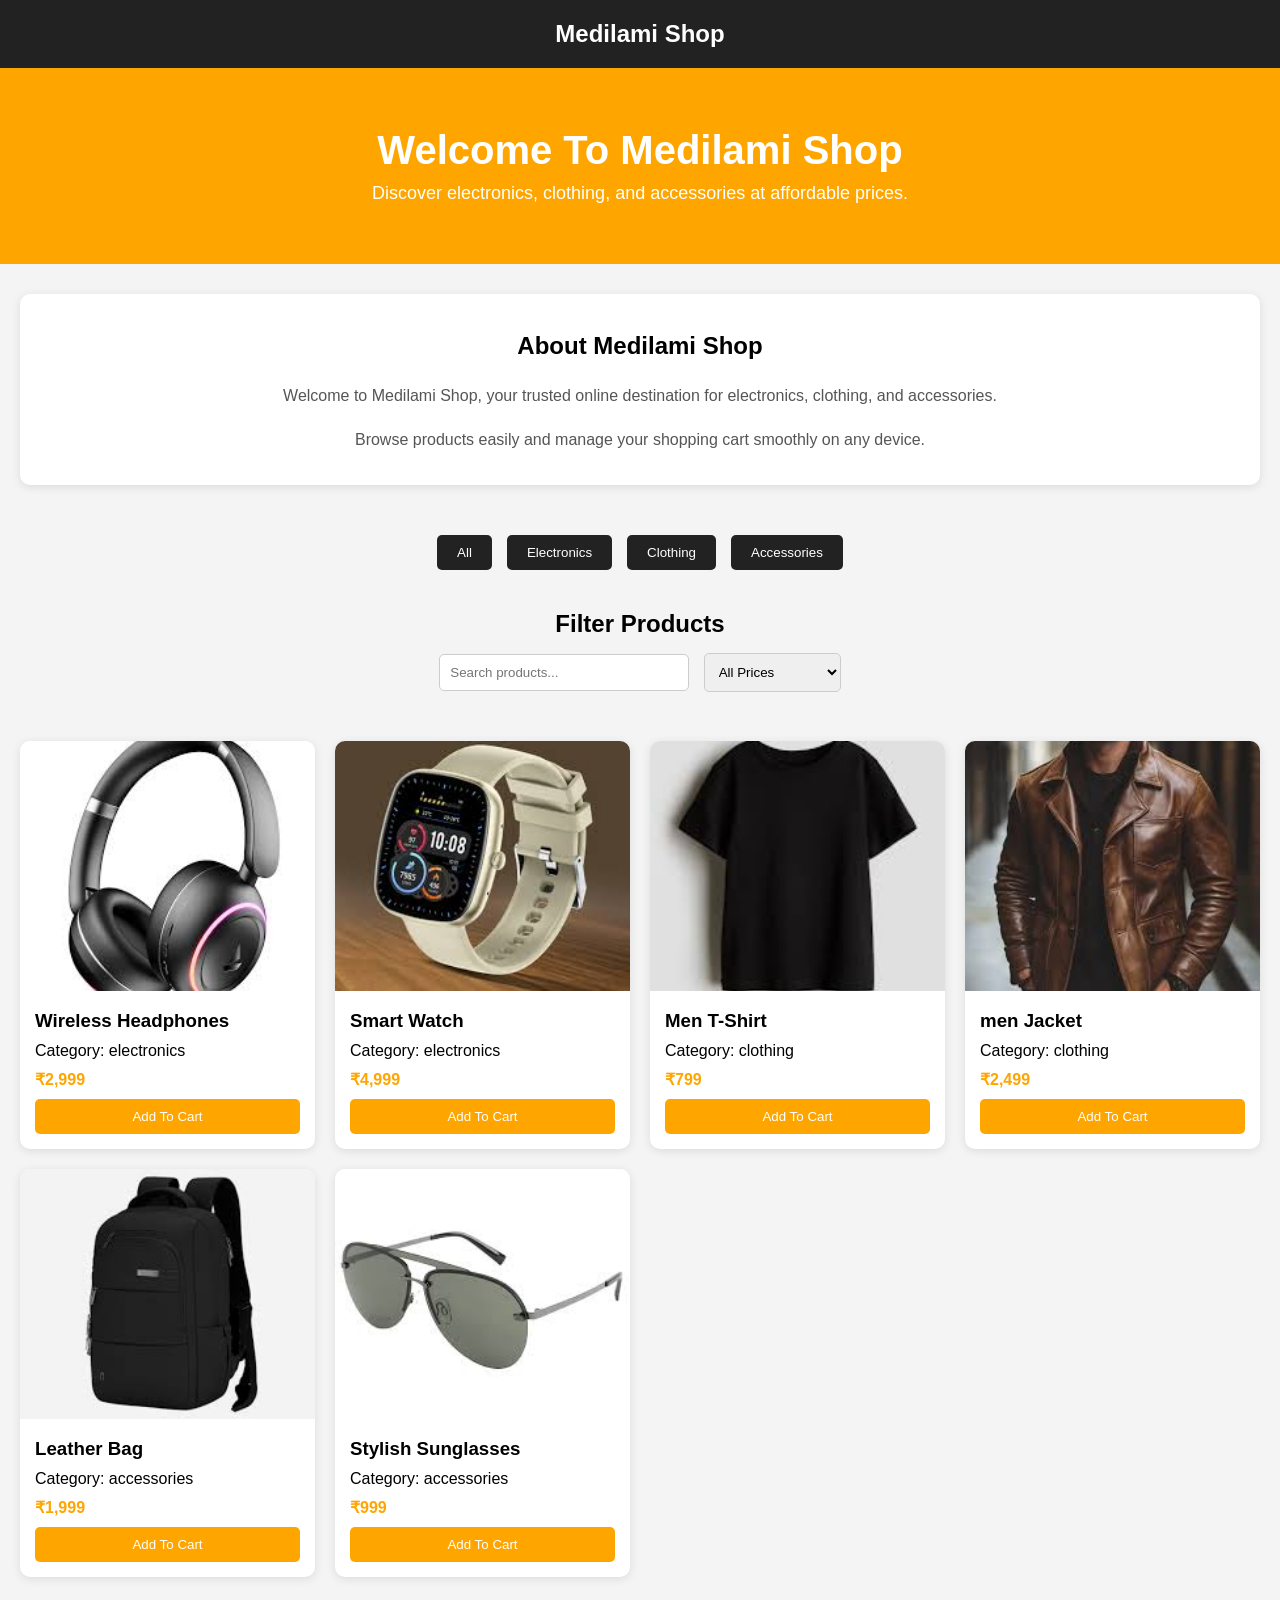
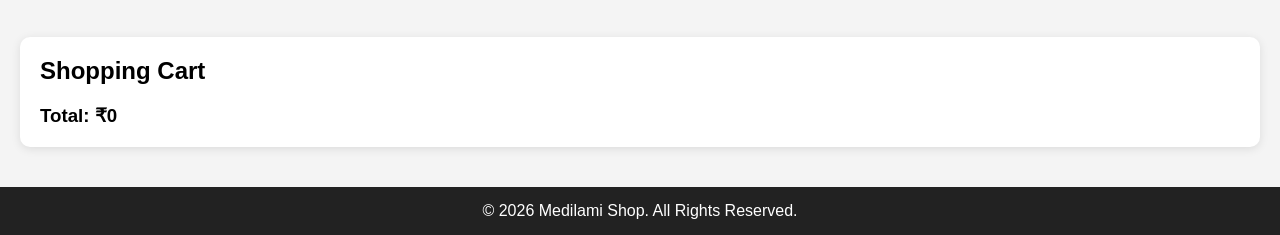
==== index.html @ ef4d0dd9 "Initial ecommerce project" ====
<!DOCTYPE html>
<html lang="en">

<head>

          <meta charset="UTF-8">

          <meta name="viewport" content="width=device-width, initial-scale=1.0">

          <title>Medilami Shop</title>

          <link rel="stylesheet" href="style.css">

</head>

<body>


          <!-- NAVBAR -->

          <header>

                    <nav class="navbar">

                              <h1>Medilami Shop</h1>

                    </nav>

          </header>



          <!-- HERO SECTION -->

          <section class="hero">

                    <h2>Welcome To Medilami Shop</h2>

                    <p>
                              Discover electronics, clothing, and accessories
                              at affordable prices.
                    </p>

          </section>



          <!-- ABOUT SECTION -->

          <section class="about">

                    <h2>About Medilami Shop</h2>

                    <p>
                              Welcome to Medilami Shop, your trusted online
                              destination for electronics, clothing, and
                              accessories.
                    </p>

                    <p>
                              Browse products easily and manage your shopping
                              cart smoothly on any device.
                    </p>

          </section>



          <!-- CATEGORY SECTION -->

          <section class="categories">

                    <button class="category-btn" data-category="all">

                              All

                    </button>


                    <button class="category-btn" data-category="electronics">

                              Electronics

                    </button>


                    <button class="category-btn" data-category="clothing">

                              Clothing

                    </button>


                    <button class="category-btn" data-category="accessories">

                              Accessories

                    </button>

          </section>



          <!-- FILTER SECTION -->

          <section class="filters">

                    <h2>Filter Products</h2>


                    <input type="text" id="searchInput" placeholder="Search products...">


                    <select id="priceFilter">

                              <option value="all">
                                        All Prices
                              </option>

                              <option value="0-1000">
                                        Below ₹1000
                              </option>

                              <option value="1001-5000">
                                        ₹1001 - ₹5000
                              </option>

                              <option value="5001-20000">
                                        ₹5001 - ₹20000
                              </option>

                    </select>

          </section>



          <!-- PRODUCTS SECTION -->

          <section class="products">

                    <div id="productGrid" class="product-grid">

                    </div>

          </section>



          <!-- CART SECTION -->

          <section class="cart-section">

                    <h2>Shopping Cart</h2>

                    <div id="cartItems"></div>

                    <h3 id="cartTotal">
                              Total: ₹0
                    </h3>

          </section>



          <!-- PRODUCT MODAL -->

          <div class="modal" id="productModal">

                    <div class="modal-content">

                              <span class="close-btn" id="closeModal">

                                        &times;

                              </span>


                              <img id="modalImage" src="" alt="">


                              <h2 id="modalTitle"></h2>

                              <p id="modalCategory"></p>

                              <p id="modalPrice"></p>

                    </div>

          </div>



          <!-- FOOTER -->

          <footer>

                    <p>
                              © 2026 Medilami Shop. All Rights Reserved.
                    </p>

          </footer>



          <script src="script.js"></script>

</body>

</html>
---- style.css ----
* {

          margin: 0;

          padding: 0;

          box-sizing: border-box;

          font-family: Arial, sans-serif;

}


body {

          background-color: #f4f4f4;

}



/* NAVBAR */

.navbar {

          background-color: #222;

          color: white;

          padding: 20px;

          text-align: center;

}



/* HERO SECTION */

.hero {

          background-color: orange;

          color: white;

          text-align: center;

          padding: 60px 20px;

}

.hero h2 {

          margin-bottom: 10px;

          font-size: 40px;

}

.hero p {

          font-size: 18px;

}



/* ABOUT SECTION */

.about {

          background-color: white;

          margin: 30px 20px;

          padding: 30px;

          border-radius: 10px;

          box-shadow: 0 2px 10px rgba(0, 0, 0, 0.1);

          text-align: center;

          line-height: 1.8;

}

.about h2 {

          margin-bottom: 15px;

}

.about p {

          margin-top: 15px;

          color: #555;

}



/* CATEGORY SECTION */

.categories {

          display: flex;

          justify-content: center;

          align-items: center;

          gap: 15px;

          flex-wrap: wrap;

          padding: 20px;

}


.category-btn {

          padding: 10px 20px;

          border: none;

          background-color: #222;

          color: white;

          border-radius: 5px;

          cursor: pointer;

          transition: 0.3s;

}

.category-btn:hover {

          background-color: orange;

}



/* FILTER SECTION */

.filters {

          text-align: center;

          margin: 20px;

}

.filters h2 {

          margin-bottom: 15px;

}


#searchInput {

          padding: 10px;

          width: 250px;

          border: 1px solid #ccc;

          border-radius: 5px;

          margin-right: 10px;

          margin-bottom: 10px;

}


#priceFilter {

          padding: 10px;

          border-radius: 5px;

          border: 1px solid #ccc;

}



/* PRODUCTS SECTION */

.products {

          padding: 20px;

}


.product-grid {

          display: grid;

          grid-template-columns: repeat(auto-fit, minmax(250px, 1fr));

          gap: 20px;

}


.product-card {

          background-color: white;

          border-radius: 10px;

          overflow: hidden;

          box-shadow: 0 2px 10px rgba(0, 0, 0, 0.1);

          transition: 0.3s;

          cursor: pointer;

}

.product-card:hover {

          transform: translateY(-5px);

}


.product-card img {

          width: 100%;

          height: 250px;

          object-fit: cover;

}


.product-info {

          padding: 15px;

}


.product-info h3 {

          margin-bottom: 10px;

}


.price {

          color: orange;

          font-weight: bold;

          margin-top: 10px;

}



/* ADD TO CART BUTTON */

.add-to-cart-btn {

          width: 100%;

          padding: 10px;

          margin-top: 10px;

          border: none;

          background-color: orange;

          color: white;

          border-radius: 5px;

          cursor: pointer;

          transition: 0.3s;

}

.add-to-cart-btn:hover {

          background-color: #e68900;

}



/* CART SECTION */

.cart-section {

          background-color: white;

          margin: 40px 20px;

          padding: 20px;

          border-radius: 10px;

          box-shadow: 0 2px 10px rgba(0, 0, 0, 0.1);

}


.cart-section h2 {

          margin-bottom: 20px;

}


.cart-item {

          display: flex;

          justify-content: space-between;

          align-items: center;

          padding: 10px 0;

          border-bottom: 1px solid #ddd;

}



/* REMOVE BUTTON */

.remove-btn {

          padding: 6px 12px;

          border: none;

          background-color: crimson;

          color: white;

          border-radius: 5px;

          cursor: pointer;

          transition: 0.3s;

}

.remove-btn:hover {

          opacity: 0.8;

}



/* PRODUCT MODAL */

.modal {

          display: none;

          position: fixed;

          z-index: 1000;

          left: 0;

          top: 0;

          width: 100%;

          height: 100%;

          background-color: rgba(0, 0, 0, 0.7);

}


.modal-content {

          background-color: white;

          width: 90%;

          max-width: 500px;

          margin: 80px auto;

          padding: 20px;

          border-radius: 10px;

          text-align: center;

          position: relative;

}


.modal-content img {

          width: 100%;

          height: 300px;

          object-fit: cover;

          border-radius: 10px;

          margin-bottom: 15px;

}


.close-btn {

          position: absolute;

          top: 10px;

          right: 20px;

          font-size: 30px;

          cursor: pointer;

}



/* FOOTER */

footer {

          background-color: #222;

          color: white;

          text-align: center;

          padding: 15px;

          margin-top: 30px;

}



/* RESPONSIVE DESIGN */

@media (max-width: 768px) {

          .hero h2 {

                    font-size: 28px;

          }


          .hero p {

                    font-size: 16px;

          }


          #searchInput {

                    width: 100%;

                    margin-bottom: 15px;

          }


          #priceFilter {

                    width: 100%;

          }


          .product-card img {

                    height: 200px;

          }


          .cart-item {

                    flex-direction: column;

                    gap: 10px;

                    align-items: flex-start;

          }       }
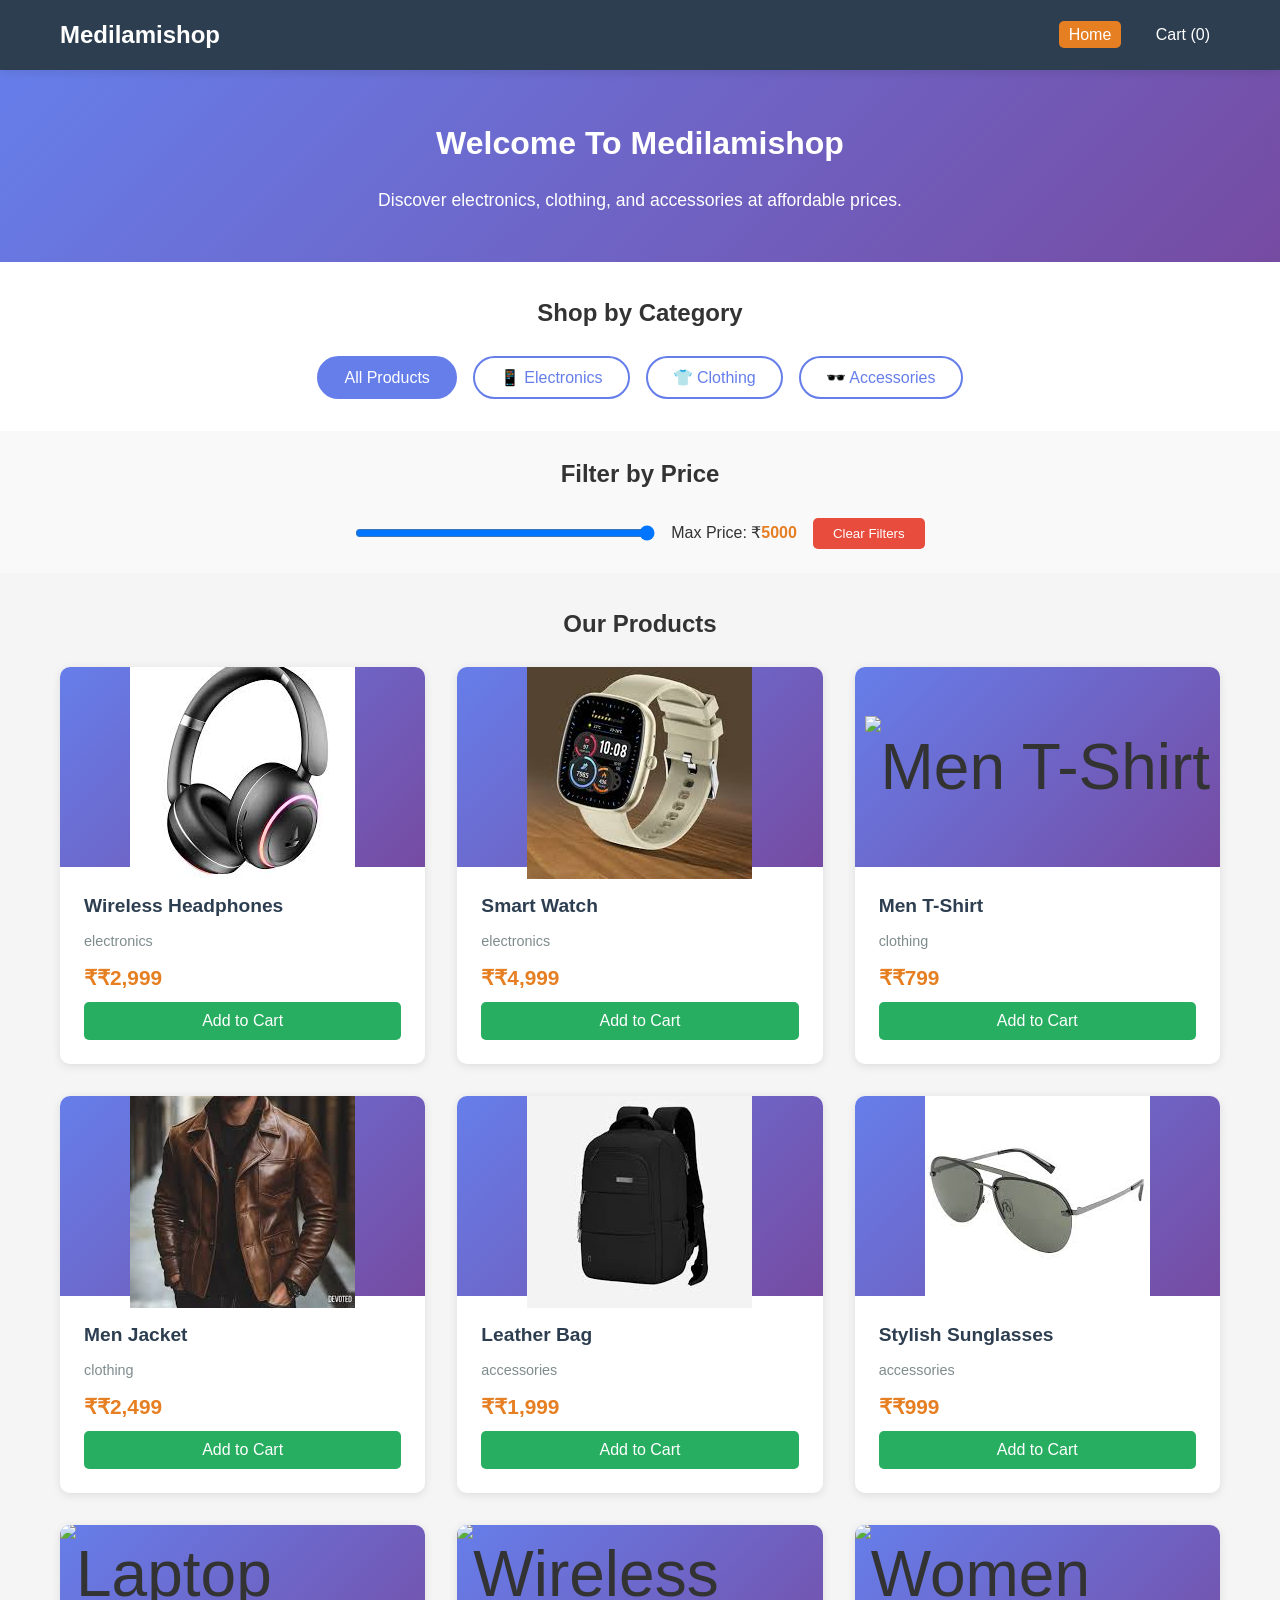
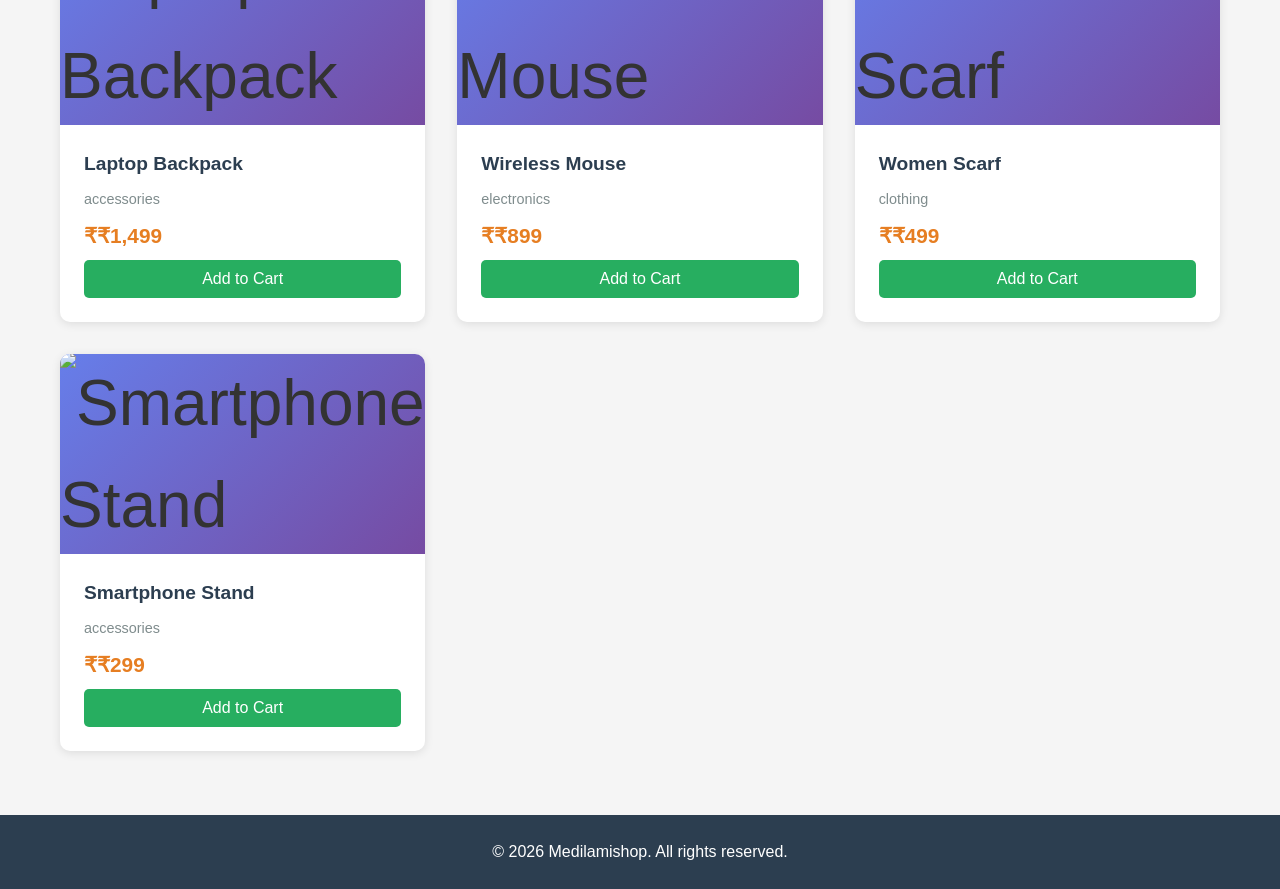
==== commit 4297b570: "Add files via upload" ====
--- a/index.html
+++ b/index.html
@@ -1,210 +1,78 @@
-<!DOCTYPE html>
-<html lang="en">
-
-<head>
-
-          <meta charset="UTF-8">
-
-          <meta name="viewport" content="width=device-width, initial-scale=1.0">
-
-          <title>Medilami Shop</title>
-
-          <link rel="stylesheet" href="style.css">
-
-</head>
-
-<body>
-
-
-          <!-- NAVBAR -->
-
-          <header>
-
-                    <nav class="navbar">
-
-                              <h1>Medilami Shop</h1>
-
-                    </nav>
-
-          </header>
-
-
-
-          <!-- HERO SECTION -->
-
-          <section class="hero">
-
-                    <h2>Welcome To Medilami Shop</h2>
-
-                    <p>
-                              Discover electronics, clothing, and accessories
-                              at affordable prices.
-                    </p>
-
-          </section>
-
-
-
-          <!-- ABOUT SECTION -->
-
-          <section class="about">
-
-                    <h2>About Medilami Shop</h2>
-
-                    <p>
-                              Welcome to Medilami Shop, your trusted online
-                              destination for electronics, clothing, and
-                              accessories.
-                    </p>
-
-                    <p>
-                              Browse products easily and manage your shopping
-                              cart smoothly on any device.
-                    </p>
-
-          </section>
-
-
-
-          <!-- CATEGORY SECTION -->
-
-          <section class="categories">
-
-                    <button class="category-btn" data-category="all">
-
-                              All
-
-                    </button>
-
-
-                    <button class="category-btn" data-category="electronics">
-
-                              Electronics
-
-                    </button>
-
-
-                    <button class="category-btn" data-category="clothing">
-
-                              Clothing
-
-                    </button>
-
-
-                    <button class="category-btn" data-category="accessories">
-
-                              Accessories
-
-                    </button>
-
-          </section>
-
-
-
-          <!-- FILTER SECTION -->
-
-          <section class="filters">
-
-                    <h2>Filter Products</h2>
-
-
-                    <input type="text" id="searchInput" placeholder="Search products...">
-
-
-                    <select id="priceFilter">
-
-                              <option value="all">
-                                        All Prices
-                              </option>
-
-                              <option value="0-1000">
-                                        Below ₹1000
-                              </option>
-
-                              <option value="1001-5000">
-                                        ₹1001 - ₹5000
-                              </option>
-
-                              <option value="5001-20000">
-                                        ₹5001 - ₹20000
-                              </option>
-
-                    </select>
-
-          </section>
-
-
-
-          <!-- PRODUCTS SECTION -->
-
-          <section class="products">
-
-                    <div id="productGrid" class="product-grid">
-
-                    </div>
-
-          </section>
-
-
-
-          <!-- CART SECTION -->
-
-          <section class="cart-section">
-
-                    <h2>Shopping Cart</h2>
-
-                    <div id="cartItems"></div>
-
-                    <h3 id="cartTotal">
-                              Total: ₹0
-                    </h3>
-
-          </section>
-
-
-
-          <!-- PRODUCT MODAL -->
-
-          <div class="modal" id="productModal">
-
-                    <div class="modal-content">
-
-                              <span class="close-btn" id="closeModal">
-
-                                        &times;
-
-                              </span>
-
-
-                              <img id="modalImage" src="" alt="">
-
-
-                              <h2 id="modalTitle"></h2>
-
-                              <p id="modalCategory"></p>
-
-                              <p id="modalPrice"></p>
-
-                    </div>
-
-          </div>
-
-
-
-          <!-- FOOTER -->
-
-          <footer>
-
-                    <p>
-                              © 2026 Medilami Shop. All Rights Reserved.
-                    </p>
-
-          </footer>
-
-
-
-          <script src="script.js"></script>
-
-</body>
-
+<!DOCTYPE html>
+<html lang="en">
+
+<head>
+          <meta charset="UTF-8">
+          <meta name="viewport" content="width=device-width, initial-scale=1.0">
+          <title>Medilamishop - Your Online Store</title>
+          <link rel="stylesheet" href="style.css">
+</head>
+
+<body>
+          <!-- Header / Navigation -->
+          <header>
+                    <div class="container">
+                              <div class="logo">
+                                        <h1> Medilamishop </h1>
+                              </div>
+                              <nav>
+                                        <a href="index.html" class="active">Home</a>
+                                        <a href="cart.html">Cart (<span id="cart-count">0</span>)</a>
+                              </nav>
+                    </div>
+          </header>
+
+          <!-- Hero Section -->
+          <section class="hero">
+                    <div class="container">
+                              <h2>Welcome To Medilamishop</h2>
+                              <p>Discover electronics, clothing, and accessories at affordable prices.</p>
+                    </div>
+          </section>
+
+          <!-- Categories Section -->
+          <section class="categories">
+                    <div class="container">
+                              <h3>Shop by Category</h3>
+                              <div class="category-buttons">
+                                        <button class="cat-btn active" data-category="all">All Products</button>
+                                        <button class="cat-btn" data-category="electronics">📱 Electronics</button>
+                                        <button class="cat-btn" data-category="clothing">👕 Clothing</button>
+                                        <button class="cat-btn" data-category="accessories">🕶️ Accessories</button>
+                              </div>
+                    </div>
+          </section>
+
+          <!-- Filter Section -->
+          <section class="filters">
+                    <div class="container">
+                              <h3>Filter by Price</h3>
+                              <div class="filter-controls">
+                                        <input type="range" id="price-range" min="0" max="5000" value="5000">
+                                        <span>Max Price: ₹<span id="price-value">5000</span></span>
+                                        <button id="clear-filters" class="clear-btn">Clear Filters</button>
+                              </div>
+                    </div>
+          </section>
+
+          <!-- Products Grid -->
+          <section class="products">
+                    <div class="container">
+                              <h3>Our Products</h3>
+                              <div id="products-grid" class="products-grid">
+                                        <!-- Products will be loaded here by JavaScript -->
+                              </div>
+                    </div>
+          </section>
+
+          <!-- Footer -->
+          <footer>
+                    <div class="container">
+                              <p>&copy; 2026 Medilamishop. All rights reserved.</p>
+                    </div>
+          </footer>
+
+          <script src="script.js"></script>
+</body>
+
 </html>
--- a/style.css
+++ b/style.css
@@ -1,517 +1,302 @@
-* {
-
-          margin: 0;
-
-          padding: 0;
-
-          box-sizing: border-box;
-
-          font-family: Arial, sans-serif;
-
-}
-
-
-body {
-
-          background-color: #f4f4f4;
-
-}
-
-
-
-/* NAVBAR */
-
-.navbar {
-
-          background-color: #222;
-
-          color: white;
-
-          padding: 20px;
-
-          text-align: center;
-
-}
-
-
-
-/* HERO SECTION */
-
-.hero {
-
-          background-color: orange;
-
-          color: white;
-
-          text-align: center;
-
-          padding: 60px 20px;
-
-}
-
-.hero h2 {
-
-          margin-bottom: 10px;
-
-          font-size: 40px;
-
-}
-
-.hero p {
-
-          font-size: 18px;
-
-}
-
-
-
-/* ABOUT SECTION */
-
-.about {
-
-          background-color: white;
-
-          margin: 30px 20px;
-
-          padding: 30px;
-
-          border-radius: 10px;
-
-          box-shadow: 0 2px 10px rgba(0, 0, 0, 0.1);
-
-          text-align: center;
-
-          line-height: 1.8;
-
-}
-
-.about h2 {
-
-          margin-bottom: 15px;
-
-}
-
-.about p {
-
-          margin-top: 15px;
-
-          color: #555;
-
-}
-
-
-
-/* CATEGORY SECTION */
-
-.categories {
-
-          display: flex;
-
-          justify-content: center;
-
-          align-items: center;
-
-          gap: 15px;
-
-          flex-wrap: wrap;
-
-          padding: 20px;
-
-}
-
-
-.category-btn {
-
-          padding: 10px 20px;
-
-          border: none;
-
-          background-color: #222;
-
-          color: white;
-
-          border-radius: 5px;
-
-          cursor: pointer;
-
-          transition: 0.3s;
-
-}
-
-.category-btn:hover {
-
-          background-color: orange;
-
-}
-
-
-
-/* FILTER SECTION */
-
-.filters {
-
-          text-align: center;
-
-          margin: 20px;
-
-}
-
-.filters h2 {
-
-          margin-bottom: 15px;
-
-}
-
-
-#searchInput {
-
-          padding: 10px;
-
-          width: 250px;
-
-          border: 1px solid #ccc;
-
-          border-radius: 5px;
-
-          margin-right: 10px;
-
-          margin-bottom: 10px;
-
-}
-
-
-#priceFilter {
-
-          padding: 10px;
-
-          border-radius: 5px;
-
-          border: 1px solid #ccc;
-
-}
-
-
-
-/* PRODUCTS SECTION */
-
-.products {
-
-          padding: 20px;
-
-}
-
-
-.product-grid {
-
-          display: grid;
-
-          grid-template-columns: repeat(auto-fit, minmax(250px, 1fr));
-
-          gap: 20px;
-
-}
-
-
-.product-card {
-
-          background-color: white;
-
-          border-radius: 10px;
-
-          overflow: hidden;
-
-          box-shadow: 0 2px 10px rgba(0, 0, 0, 0.1);
-
-          transition: 0.3s;
-
-          cursor: pointer;
-
-}
-
-.product-card:hover {
-
-          transform: translateY(-5px);
-
-}
-
-
-.product-card img {
-
-          width: 100%;
-
-          height: 250px;
-
-          object-fit: cover;
-
-}
-
-
-.product-info {
-
-          padding: 15px;
-
-}
-
-
-.product-info h3 {
-
-          margin-bottom: 10px;
-
-}
-
-
-.price {
-
-          color: orange;
-
-          font-weight: bold;
-
-          margin-top: 10px;
-
-}
-
-
-
-/* ADD TO CART BUTTON */
-
-.add-to-cart-btn {
-
-          width: 100%;
-
-          padding: 10px;
-
-          margin-top: 10px;
-
-          border: none;
-
-          background-color: orange;
-
-          color: white;
-
-          border-radius: 5px;
-
-          cursor: pointer;
-
-          transition: 0.3s;
-
-}
-
-.add-to-cart-btn:hover {
-
-          background-color: #e68900;
-
-}
-
-
-
-/* CART SECTION */
-
-.cart-section {
-
-          background-color: white;
-
-          margin: 40px 20px;
-
-          padding: 20px;
-
-          border-radius: 10px;
-
-          box-shadow: 0 2px 10px rgba(0, 0, 0, 0.1);
-
-}
-
-
-.cart-section h2 {
-
-          margin-bottom: 20px;
-
-}
-
-
-.cart-item {
-
-          display: flex;
-
-          justify-content: space-between;
-
-          align-items: center;
-
-          padding: 10px 0;
-
-          border-bottom: 1px solid #ddd;
-
-}
-
-
-
-/* REMOVE BUTTON */
-
-.remove-btn {
-
-          padding: 6px 12px;
-
-          border: none;
-
-          background-color: crimson;
-
-          color: white;
-
-          border-radius: 5px;
-
-          cursor: pointer;
-
-          transition: 0.3s;
-
-}
-
-.remove-btn:hover {
-
-          opacity: 0.8;
-
-}
-
-
-
-/* PRODUCT MODAL */
-
-.modal {
-
-          display: none;
-
-          position: fixed;
-
-          z-index: 1000;
-
-          left: 0;
-
-          top: 0;
-
-          width: 100%;
-
-          height: 100%;
-
-          background-color: rgba(0, 0, 0, 0.7);
-
-}
-
-
-.modal-content {
-
-          background-color: white;
-
-          width: 90%;
-
-          max-width: 500px;
-
-          margin: 80px auto;
-
-          padding: 20px;
-
-          border-radius: 10px;
-
-          text-align: center;
-
-          position: relative;
-
-}
-
-
-.modal-content img {
-
-          width: 100%;
-
-          height: 300px;
-
-          object-fit: cover;
-
-          border-radius: 10px;
-
-          margin-bottom: 15px;
-
-}
-
-
-.close-btn {
-
-          position: absolute;
-
-          top: 10px;
-
-          right: 20px;
-
-          font-size: 30px;
-
-          cursor: pointer;
-
-}
-
-
-
-/* FOOTER */
-
-footer {
-
-          background-color: #222;
-
-          color: white;
-
-          text-align: center;
-
-          padding: 15px;
-
-          margin-top: 30px;
-
-}
-
-
-
-/* RESPONSIVE DESIGN */
-
-@media (max-width: 768px) {
-
-          .hero h2 {
-
-                    font-size: 28px;
-
-          }
-
-
-          .hero p {
-
-                    font-size: 16px;
-
-          }
-
-
-          #searchInput {
-
-                    width: 100%;
-
-                    margin-bottom: 15px;
-
-          }
-
-
-          #priceFilter {
-
-                    width: 100%;
-
-          }
-
-
-          .product-card img {
-
-                    height: 200px;
-
-          }
-
-
-          .cart-item {
-
-                    flex-direction: column;
-
-                    gap: 10px;
-
-                    align-items: flex-start;
-
-          }       }+/* Reset and Base Styles */
+* {
+          margin: 0;
+          padding: 0;
+          box-sizing: border-box;
+}
+
+body {
+          font-family: 'Segoe UI', Tahoma, Geneva, Verdana, sans-serif;
+          line-height: 1.6;
+          color: #333;
+          background-color: #f5f5f5;
+}
+
+.container {
+          max-width: 1200px;
+          margin: 0 auto;
+          padding: 0 20px;
+}
+
+/* Header Styles */
+header {
+          background-color: #2c3e50;
+          color: white;
+          padding: 1rem 0;
+          position: sticky;
+          top: 0;
+          z-index: 100;
+          box-shadow: 0 2px 10px rgba(0, 0, 0, 0.1);
+}
+
+header .container {
+          display: flex;
+          justify-content: space-between;
+          align-items: center;
+          flex-wrap: wrap;
+}
+
+.logo h1 {
+          font-size: 1.5rem;
+}
+
+nav a {
+          color: white;
+          text-decoration: none;
+          margin-left: 20px;
+          padding: 5px 10px;
+          border-radius: 5px;
+          transition: background-color 0.3s;
+}
+
+nav a:hover,
+nav a.active {
+          background-color: #e67e22;
+}
+
+/* Hero Section */
+.hero {
+          background: linear-gradient(135deg, #667eea 0%, #764ba2 100%);
+          color: white;
+          text-align: center;
+          padding: 3rem 0;
+}
+
+.hero h2 {
+          font-size: 2rem;
+          margin-bottom: 1rem;
+}
+
+.hero p {
+          font-size: 1.1rem;
+}
+
+/* Categories Section */
+.categories {
+          padding: 2rem 0;
+          background-color: white;
+}
+
+.categories h3,
+.filters h3,
+.products h3 {
+          text-align: center;
+          margin-bottom: 1.5rem;
+          font-size: 1.5rem;
+}
+
+.category-buttons {
+          display: flex;
+          justify-content: center;
+          gap: 1rem;
+          flex-wrap: wrap;
+}
+
+.cat-btn {
+          padding: 10px 25px;
+          border: 2px solid #667eea;
+          background: white;
+          color: #667eea;
+          border-radius: 25px;
+          cursor: pointer;
+          font-size: 1rem;
+          transition: all 0.3s;
+}
+
+.cat-btn:hover {
+          background: #667eea;
+          color: white;
+          transform: translateY(-2px);
+}
+
+.cat-btn.active {
+          background: #667eea;
+          color: white;
+}
+
+/* Filters Section */
+.filters {
+          padding: 1.5rem 0;
+          background-color: #f9f9f9;
+}
+
+.filter-controls {
+          display: flex;
+          justify-content: center;
+          align-items: center;
+          gap: 1rem;
+          flex-wrap: wrap;
+}
+
+#price-range {
+          width: 300px;
+          cursor: pointer;
+}
+
+#price-value {
+          font-weight: bold;
+          color: #e67e22;
+}
+
+.clear-btn {
+          padding: 8px 20px;
+          background: #e74c3c;
+          color: white;
+          border: none;
+          border-radius: 5px;
+          cursor: pointer;
+          transition: background 0.3s;
+}
+
+.clear-btn:hover {
+          background: #c0392b;
+}
+
+/* Products Grid */
+.products {
+          padding: 2rem 0;
+}
+
+.products-grid {
+          display: grid;
+          grid-template-columns: repeat(auto-fill, minmax(280px, 1fr));
+          gap: 2rem;
+          margin-top: 1rem;
+}
+
+/* Product Card */
+.product-card {
+          background: white;
+          border-radius: 10px;
+          overflow: hidden;
+          box-shadow: 0 2px 10px rgba(0, 0, 0, 0.1);
+          transition: transform 0.3s, box-shadow 0.3s;
+          cursor: pointer;
+}
+
+.product-card:hover {
+          transform: translateY(-5px);
+          box-shadow: 0 5px 20px rgba(0, 0, 0, 0.15);
+}
+
+.product-image {
+          height: 200px;
+          background: linear-gradient(135deg, #667eea 0%, #764ba2 100%);
+          display: flex;
+          align-items: center;
+          justify-content: center;
+          font-size: 4rem;
+}
+
+.product-info {
+          padding: 1.5rem;
+}
+
+.product-title {
+          font-size: 1.2rem;
+          margin-bottom: 0.5rem;
+          color: #2c3e50;
+}
+
+.product-category {
+          color: #7f8c8d;
+          font-size: 0.9rem;
+          margin-bottom: 0.5rem;
+}
+
+.product-price {
+          font-size: 1.3rem;
+          font-weight: bold;
+          color: #e67e22;
+          margin: 0.5rem 0;
+}
+
+.product-price::before {
+          content: "₹";
+}
+
+.add-to-cart {
+          width: 100%;
+          padding: 10px;
+          background: #27ae60;
+          color: white;
+          border: none;
+          border-radius: 5px;
+          cursor: pointer;
+          font-size: 1rem;
+          transition: background 0.3s;
+}
+
+.add-to-cart:hover {
+          background: #219a52;
+}
+
+/* No Products Message */
+.no-products {
+          text-align: center;
+          padding: 3rem;
+          font-size: 1.2rem;
+          color: #7f8c8d;
+}
+
+/* Footer */
+footer {
+          background-color: #2c3e50;
+          color: white;
+          text-align: center;
+          padding: 1.5rem 0;
+          margin-top: 2rem;
+}
+
+/* Responsive Design */
+@media (max-width: 768px) {
+          header .container {
+                    flex-direction: column;
+                    gap: 1rem;
+          }
+
+          nav a {
+                    margin: 0 10px;
+          }
+
+          .hero h2 {
+                    font-size: 1.5rem;
+          }
+
+          .products-grid {
+                    grid-template-columns: repeat(auto-fill, minmax(250px, 1fr));
+                    gap: 1rem;
+          }
+
+          .category-buttons {
+                    gap: 0.5rem;
+          }
+
+          .cat-btn {
+                    padding: 8px 15px;
+                    font-size: 0.9rem;
+          }
+
+          #price-range {
+                    width: 200px;
+          }
+}
+
+@media (max-width: 480px) {
+          .container {
+                    padding: 0 15px;
+          }
+
+          .products-grid {
+                    grid-template-columns: 1fr;
+          }
+
+          .filter-controls {
+                    flex-direction: column;
+                    align-items: stretch;
+          }
+
+          #price-range {
+                    width: 100%;
+          }
+}
